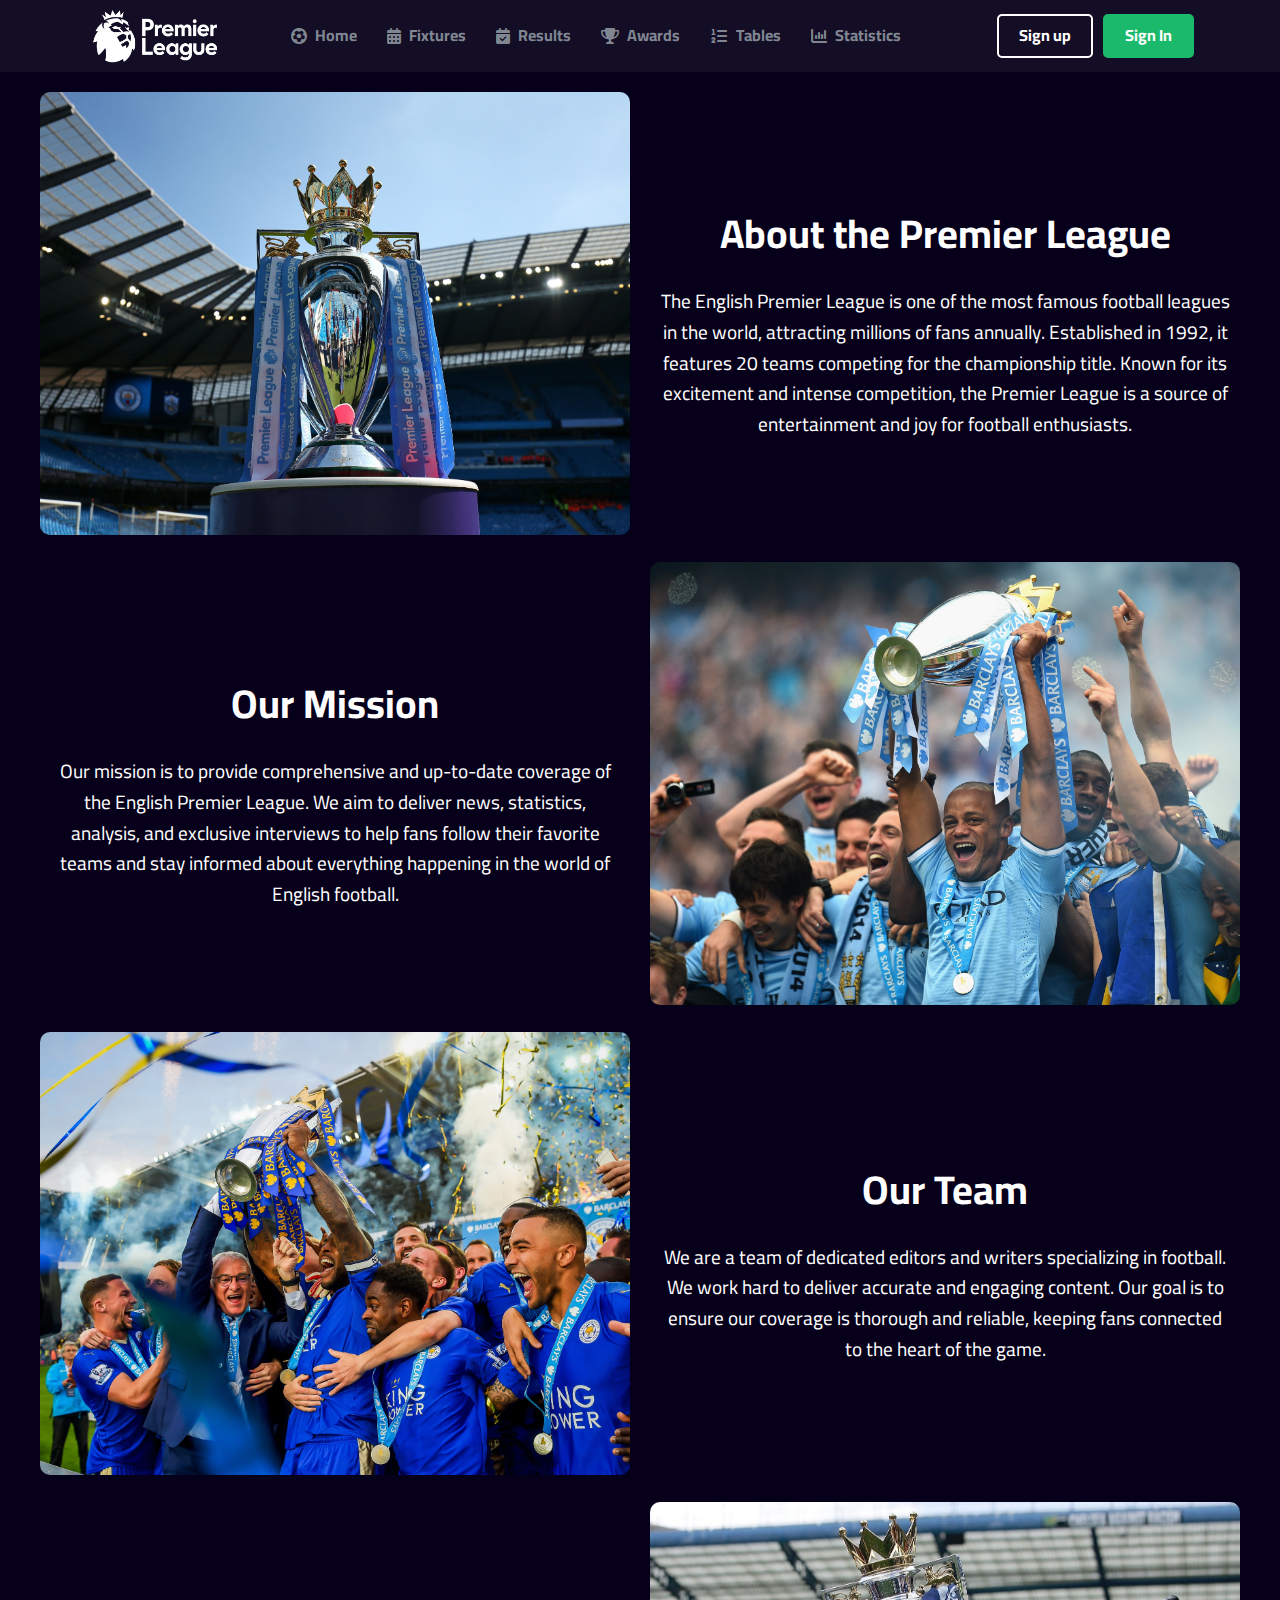
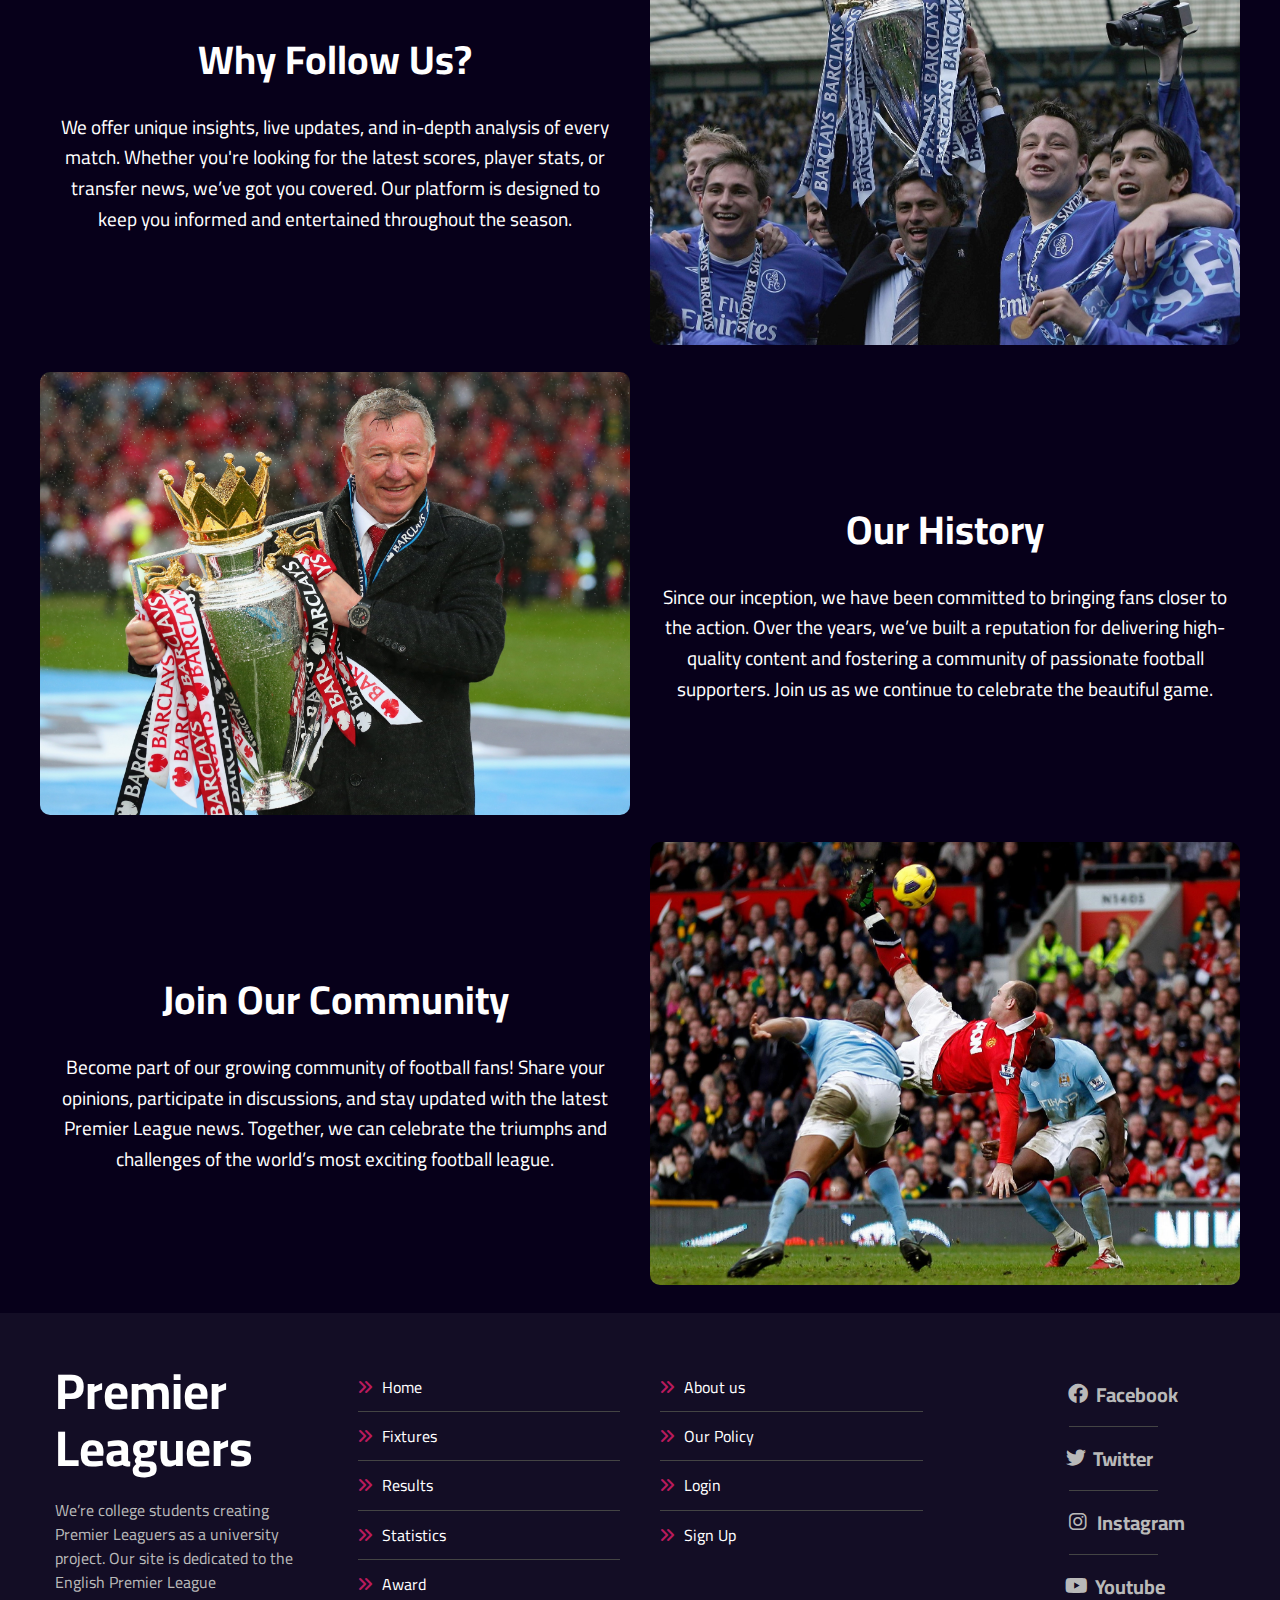
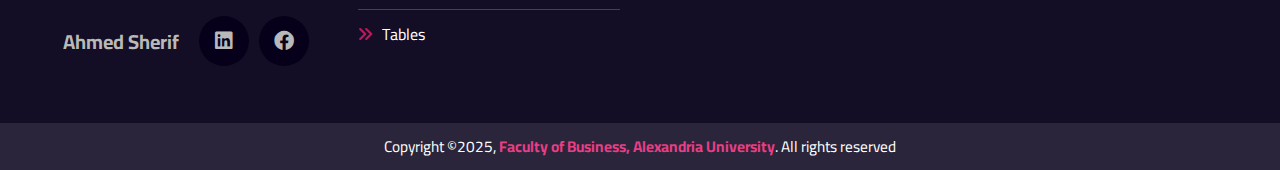
==== Pages/about us.html @ 4f138d13 "Add files via upload" ====
<!DOCTYPE html>
<html lang="en">
<head>
    <meta charset="UTF-8">
    <meta name="viewport" content="width=device-width, initial-scale=1.0">
    <title>About Premier League</title>
    <link rel="stylesheet" href="/Css/About us/style_Aboutus.css">
    <link rel="stylesheet" href="/Css/About us/nav&footer_Aboutus.css">
    <!-- Icon for page title-->
    <link rel="icon" href="https://b.fssta.com/uploads/application/soccer/competition-logos/EnglishPremierLeague.vresize.350.350.medium.0.png">
    <!-- Font Awesome import -->
    <link href="https://cdnjs.cloudflare.com/ajax/libs/font-awesome/6.0.0/css/all.min.css" rel="stylesheet">
    <!-- Cairo Font -->
    <link rel="preconnect" href="https://fonts.googleapis.com">
    <link rel="preconnect" href="https://fonts.gstatic.com" crossorigin>
    <link href="https://fonts.googleapis.com/css2?family=Cairo:wght@200..1000&family=Protest+Strike&display=swap" rel="stylesheet">
</head>
<body>
    <!-- Start header -->
    <div class="header"  >
        <div class="container-nav">
            <a href="index.html" class="logo"><img src="/Images/Logo in nav.webp" alt="Lion logo"></a>
            <ul class="main-nav">
                <li class="home">
                    <a href="/index.html">
                        <i class="fa-solid fa-futbol"></i>
                        Home
                    </a>
                </li>
                <li>
                    <a href="/Pages/Fixtures.html" class="fixtures">
                        <i class="fa-solid fa-calendar-days"></i>
                        Fixtures
                    </a>
                </li>
                <li>
                    <a href="/Pages/Results.html" class="results">
                        <i class="fa-solid fa-calendar-check"></i>
                        Results
                    </a>
                </li>
                <li>
                    <a href="/Pages/Award.html" class="awards">
                        <i class="fa-solid fa-trophy"></i>
                        Awards
                    </a>
                </li>
                <li>
                    <a href="/Pages/Tables.html" class="tables">
                        <i class="fa-solid fa-list-ol"></i>
                        Tables
                    </a>
                </li>
                <li>
                    <a href="/Pages/Statistics.html" class="statistics">
                        <i class="fa-solid fa-chart-column"></i>
                        Statistics
                    </a>
                </li>
            </ul>

            <div class="button">
                <div class="login">
                    <a href="/Pages/signup.html" target="_blank">Sign up</a>
                </div>
                <div class="signin">
                    <a href="/Pages/login.html" target="_blank">Sign In</a>
                </div>
            </div>
        </div>
    </div>
    <!-- End header -->
    <div class="main">
        <div class="container">
            <div class="start">
                <div class="left">
                    <img src="/Images/About us/2.jpg" alt="">
                </div>
                <div class="right">
                    <h1>About the Premier League</h1>
                    <p>The English Premier League is one of the most famous football leagues in the world, attracting millions of fans annually. Established in 1992, it features 20 teams competing for the championship title. Known for its excitement and intense competition, the Premier League is a source of entertainment and joy for football enthusiasts.</p>
                </div>
            </div>
            <div class="end">
                    <div class="left">
                        <img src="/Images/About us/1.jpg" alt="">
                    </div>
                    <div class="right">
                        <h1>Our Mission</h1>
                        <p>Our mission is to provide comprehensive and up-to-date coverage of the English Premier League. We aim to deliver news, statistics, analysis, and exclusive interviews to help fans follow their favorite teams and stay informed about everything happening in the world of English football.</p>
                    </div>
            </div>
            <div class="start">
                <div class="left">
                    <img src="/Images/About us/3.jpg" alt="">
                </div>
                <div class="right">
                    <h1>Our Team</h1>
                    <p>We are a team of dedicated editors and writers specializing in football. We work hard to deliver accurate and engaging content. Our goal is to ensure our coverage is thorough and reliable, keeping fans connected to the heart of the game.</p>
                </div>
            </div>
            <div class="end">
                <div class="left">
                    <img src="/Images/About us/4.jpg" alt="">
                </div>
                <div class="right">
                    <h1>Why Follow Us?</h1>
                    <p>We offer unique insights, live updates, and in-depth analysis of every match. Whether you're looking for the latest scores, player stats, or transfer news, we’ve got you covered. Our platform is designed to keep you informed and entertained throughout the season.</p>
                </div>
            </div>
            <div class="start">
                <div class="left">
                    <img src="/Images/About us/5.jpg" alt="">
                </div>
                <div class="right">
                    <h1>Our History</h1>
                    <p>Since our inception, we have been committed to bringing fans closer to the action. Over the years, we’ve built a reputation for delivering high-quality content and fostering a community of passionate football supporters. Join us as we continue to celebrate the beautiful game.</p>
                </div>
            </div>
            <div class="end">
                <div class="left">
                    <img src="/Images/About us/6.jpg" alt="">
                </div>
                <div class="right">
                    <h1>Join Our Community</h1>
                    <p>Become part of our growing community of football fans! Share your opinions, participate in discussions, and stay updated with the latest Premier League news. Together, we can celebrate the triumphs and challenges of the world’s most exciting football league.</p>
                </div>
            </div>
        </div>
    </div>
    <!-- Start Footer -->
    <div class="footer">
        <div class="container-footer">
        <div class="box">
            <h3>Premier
                Leaguers</h3>
            <p class="text">
                We’re college students creating Premier Leaguers as a university project. Our site is dedicated to the English Premier League
            </p>
                <ul class="info">
                    <li><p>Ahmed Sherif<p></li>
                    <li>
                        <a href="https://www.linkedin.com/in/ahmed-sherif-45349b265/" class="linkedin" target="_blank">
                            <i class="fa-brands fa-linkedin"></i>
                        </a>
                    </li>
                    <li>
                        <a href="https://www.facebook.com/SheFo72/" class="face" target="_blank">
                            <i class="fa-brands fa-facebook"></i>
                        </a>
                    </li>
                </ul>
        </div>
        <div class="box">
            <ul class="links">
            <li><a href="/index.html">Home</a></li>
            <li><a href="/Pages/Fixtures.html">Fixtures</a></li>
            <li><a href="/Pages/Results.html">Results</a></li>
            <li><a href="/Pages/Statistics.html">Statistics</a></li>
            <li><a href="/Pages/Award.html">Award</a></li>
            <li><a href="/Pages/Tables.html">Tables</a></li>
            </ul>
        </div>
        <div class="box">
            <ul class="links">
                <li><a href="/Pages/about us.html">About us</a></li>
                <li><a href="/Pages/Our_Policy.html">Our Policy</a></li>
                <li><a href="/Pages/login.html">Login</a></li>
                <li><a href="/Pages/signup.html">Sign Up</a></li>
            </ul>
        </div>
        <ul class="social">
            <li>
                <a href="https://www.facebook.com/premierleague" class="face" target="_blank">
                    <i class="fa-brands fa-facebook"></i>
                    <p>Facebook</p>
                </a>
            </li>
            <li>
                <a href="https://x.com/premierleague" class="x" target="_blank">
                    <i class="fa-brands fa-twitter"></i>
                    <p>Twitter</p>
                </a>
            </li>
            <li>
                <a href="https://www.instagram.com/premierleague" class="instagram" target="_blank">
                    <i class="fa-brands fa-instagram"></i>
                    <p>Instagram</p>
                </a>
            </li>
            <li>
                <a href="https://www.youtube.com/premierleague" class="youtube" target="_blank">
                    <i class="fa-brands fa-youtube"></i>
                    <p>Youtube</p>
                </a>
            </li>
        </div>
        <p class="copyright">Copyright ©2025, <span> Faculty of Business, Alexandria University</span>. All rights reserved</p>
    </div>
    <!-- End Footer -->
</body>
</html>
---- Css/About us/style_Aboutus.css ----
:root {
    --mainColor:#07001A ;
    --subColor: #130D25 ; 
    --green  : #1BB96B ;
    --pink :#B91B5D ;
}

/* Style of Scrollbar */
::-webkit-scrollbar {
    width: 12px;
}
::-webkit-scrollbar-track{
    background-color:var(--subColor);
}
::-webkit-scrollbar-thumb {
    background-color: rgb(29, 29, 29);
    border-radius: 12px;
}

* {
    padding: 0;
    box-sizing: border-box;
}

body {
    font-family: Arial, sans-serif;
    line-height: 1.6;
    background-color: var(--mainColor);
}

.main {
    padding: 20px;
}

.container {
    display: grid;
    grid-template-columns: 1fr;
    gap: 20px;
    max-width: 1200px;
    margin: 0 auto;
}

.start, .end {
    display: grid;
    grid-template-columns: 1fr;
    gap: 20px;
    align-items: center;
}

.left img {
    width: 100%;
    height: auto;
    border-radius: 10px;
}

.right {
    text-align: center;
}

.right h1 {
    font-size: 2rem;
    margin-bottom: 20px;
    color: white;
}

.right p {
    font-size: 1rem;
    color: white;
    padding: 0 10px;
}

@media (min-width: 768px) {
    .start, .end {
        grid-template-columns: repeat(2, 1fr);
    }

    .start .left, .end .right {
        order: 1;
    }

    .start .right, .end .left {
        order: 2;
    }
}

@media (min-width: 1024px) {
    .right h1 {
        font-size: 2.5rem;
    }

    .right p {
        font-size: 1.2rem;
    }
}




/* body {
    background-color: #07001A;
    font-family: "cairo", Arial, system-ui, 'Open Sans', 'Helvetica Neue', sans-serif ;
    margin: 0;
    padding: 0;
}


@media (max-width: 480px) {

} */

/* small screen */
/* @media (min-width: 768px) {
    .container {
        width: 750px ;
    }
} */
/* Medium screen */
/* @media (min-width: 992px) {
    .container {
        width: 100vw ;
    }
} */
/* Large screen */
/* @media (min-width: 1200px) {
    .container {
        max-width: 1400px ;
        width: 100vw;
    }
} */

/* 
.main .container {
    margin: 0 auto;
    display: grid;
    flex-direction: column;
    gap: 50px;
}


.container .start {
    display: flex;
    width: 80%;
    margin-right: 20%;
    height: ;
}

.container .end  {
    display: flex;
    flex-direction: row-reverse;
    width: 80%;
    margin-left: 20%;   
}
.container  .end div,
.container  .start div {
    background-color: var(--subColor);
    overflow: hidden;
}
.container  .end .right,
.container  .start .right{
    padding-left: 30px;
    padding-right: 20px;
    width: 60%;
}
.container  .end .right p,
.container  .start .right p {
    font-size: clamp(10px, 1.4vw, 18px);
    line-height: 2;
}
.container  .end .right h1,
.container  .start .right h1 {
    font-size: clamp(0.5rem, 4vw, 35px);
    line-height: 2;
}
.container  .start .right {
    border-radius: 0 20px 20px 0;
}
.container  .end .right {
    border-radius: 20px 0 0 20px;
}

.container  .end .left,
.container  .start .left{
    height: 310px;
    width: 40%;
}
.container  .end .left img,
.container  .start .left img {
    object-fit:cover;
    height: 100%;
}

p,h1 {
    color: white;
} */
---- Css/About us/nav&footer_Aboutus.css ----
/* mobile screen */
@media (max-width: 480px) {
    .header .container-nav .button {
        display: none;
    }
}
@media (max-width: 768px) {
    .header .container-nav .button {
        display: none;
    }
    .header .container-nav .main-nav .home a{
        display: none;
    }
}

/* small screen */
@media (min-width: 768px) {
    .container-nav,.footer .container-footer {
        width: 750px ;
    }
    .header .container-nav .button {
        display: none;
    }
    .logo_area .container-nav .text {
        padding-left: 15px;
    }
}
/* Medium screen */
@media (min-width: 992px) {
    .container-nav,.footer .container-footer {
        width: 970px ;
    }
    .header .container-nav .button {
        display: none;
    }
    .logo_area .container-nav .text {
        padding-left: 15px;
    }
}
/* Large screen */
@media (min-width: 1200px) {
    .container-nav,.footer .container-footer {
        width: 1170px ;
    }
    .header .container-nav .button {
        display: flex;
    }
}

.container-nav {
    padding-left: 15px;
    padding-right: 15px;
    margin-left: auto;
    margin-right: auto;

}

/* Color variables */
:root {
    --mainColor:#07001A ;
    --subColor: #130D25 ; 
    --green  : #1BB96B ;
    --pink :#B91B5D ;
    --main-transition-duration: 0.3s;
}
a {
    text-decoration: none;
}

ul {
    list-style: none;
    margin: 0;
    padding: 0;
}

/* Style of Scrollbar */
::-webkit-scrollbar {
    width: 12px;
}
::-webkit-scrollbar-track{
    background-color: var(--subColor);
}
::-webkit-scrollbar-thumb {
    background-color: rgb(29, 29, 29);
    border-radius: 12px;
}
/* style the selected text */
::selection {
    color:white ;
    background:var(--pink);
}

/* resit margin & padding for all page  */
body {
    font-family: "cairo", Arial, system-ui, 'Open Sans', 'Helvetica Neue', sans-serif ;
    margin: 0;
    padding: 0;
    background-color: var(--mainColor);
}

.header {
    background-color: var(--subColor);
}
.header .container-nav {
    display: flex;
    justify-content: center;
    align-items: center;
    flex-wrap: wrap;
}

.header .container-nav .logo {
    height: 72px;
    display: flex;
    justify-content: center;
    align-items: center;
    margin-right: 50px;
}
.header .container-nav .logo-2 {
    display: none;
}
.header .container-nav .logo img {
    height: 140px;
}
.header .container-nav .main-nav {
    display: flex;
}
.header .container-nav .main-nav li{
    display: flex;
    align-items: center;
    justify-content: center;
    padding: 0 15px;
    height:72px;
    width: 33%;
}
.header .container-nav .main-nav li a {
    color:#808792;
    font-weight:bold;
    position: relative;
    transition: var(--main-transition-duration);
    height: 100%;
    display: flex;
    align-items: center;
    justify-content: center;
    overflow: hidden;
}
.header .container-nav .main-nav li a i {
    margin-right: 8px;
}


.header .container-nav .main-nav li a::before{
    content: "";
    position: absolute;
    width: 100%;
    height: 4px;
    background-color: var(--pink);
    bottom: 0;
    left: -100%;
    transition: var(--main-transition-duration);
}
.header .container-nav .main-nav li a:hover {
    color: var(--pink);
}

.header .container-nav .main-nav li a:hover:before {
    left: 0%;
}

/* two button in the right */
.header .container-nav .button {
    width: 20%;
    justify-content: flex-end;
    align-items: center;
    margin-left: 50px;
    gap: 10px;
}

.header .container-nav .button a {
    color: white;
    text-decoration: none;
    font-weight: bold;
    padding: 7px 20px; 
    display: flex;
    transition: var(--main-transition-duration);
}

.header .container-nav .button .login {
    border: 2px solid rgb(255, 255, 255);
}

.header .container-nav .button .signin {
    border: 2px solid var(--green);
    background-color: var(--green);
}

.header .container-nav .button .login ,
.header .container-nav .button .signin  {
    border-radius: 5px;
    transition-duration: 0.3s;
}

.header .container-nav .button .login:hover,
.header .container-nav .button .signin:hover {
    transform: translateY(-3px);
    background-color: var(--pink);
    border: 2px solid var(--pink);
}

@media (max-width:767px) {
    .header .container-nav .logo {
        width: 100%;
    }
    .header .container-nav .main-nav li {
        padding: 2px 10px;
    }
    .header {
        background: var(--subColor);
        border-bottom-left-radius: 50% 25%;
        border-bottom-right-radius: 50% 25%;
        border-bottom: 6px solid var(--pink);
    }
    .logo_area .container-nav .text {
        padding-left: 0px;
    }
}

@media (max-width:580px) {
    .header .container-nav .main-nav  {
        font-size: 15px;
        width: fit-content;
        padding-bottom: 15px;
    }
    .header .container-nav .main-nav .home {
        display: none;
    }
    .header {
        background: var(--subColor);
        border-bottom-left-radius: 50% 25%;
        border-bottom-right-radius: 50% 25%;
        border-bottom: 6px solid var(--pink);
    }
    .header .container-nav .main-nav li a {
        height: 70%;
        flex-direction: column;
    }
    .header .container-nav .logo {
        width: fit-content;
        margin-right: 0;
    }
    .mobile-nav {
        display: flex;
    }
    .logo_area {
        display: none;
    }
    .news .container-nav {
        margin-top: 30px;
    }
    .news .container-nav  a {
        width: 90vw;
    }
}


/* ----------------------------------------------------------------------
------------------------------------------------------------------------- */


/* Start Footer */
.footer {
    background-color: var(--subColor);
    padding: 50px 0 0;
    line-height: 1.15;

}
@media (max-width: 767px) {
    .footer {
    text-align: center;
    }
}
.footer .container-footer {
    display: grid;
    grid-template-columns: repeat(auto-fill, minmax(250px, 1fr));
    gap: 40px;
    margin: 0 auto;
}
.footer .box h3 {
    color: white;
    font-size: 50px;
    margin: 0 0 20px;
}

.footer .box .text {
    line-height: 1.5;
    color: #b9b9b9;
}

.footer .box .info {
    display: flex;
    gap: 10px;
    justify-content: center;
    align-items: center;
}
.footer .box .info li p {
    font-size: 20px;
    font-weight: bold;
    color:#b9b9b9 ;
    margin-right: 10px;
}
.footer .box .info li a {
    background-color: var(--mainColor);
    color: #b9b9b9;
    display: inline-flex;
    justify-content: center;
    align-items: center;
    width: 50px;
    height: 50px;
    font-size: 20px;
    transition: var(--main-transition-duration);
    border-radius: 50%;
}
.footer .box .info li .linkedin:hover {
    background-color: #0A66C2;
    color: white;
}
.footer .box .info li .face:hover {
    background-color: #1877F2;
    color: white;
}
.footer .box .links li {
    padding: 15px 0;
    overflow: hidden;
    position: relative;
    transition: var(--main-transition-duration);
}
.footer .box .links li:not(:last-child) {
    border-bottom: 1px solid #444;
}
.footer .box .links li:hover {
    padding-left: 10px;
    border-bottom: 1px solid #44444400;
}
.footer .box .links li::after{
    content: "";
    position: absolute;
    width: 75%;
    height: 4px;
    background-color: var(--pink);
    bottom: 0;
    left: -100%;
    transition: var(--main-transition-duration);
}

.footer .box .links li:hover::after {
    left: 0%;
}
.footer .box .links li:hover a {
    color: white;
}
.footer .box .links li a {
    color: white;
    transition: var(--main-transition-duration);
}
.footer .box .links li a::before {
    font-family: "Font Awesome 5 Free";
    content: "\f101";
    font-weight: 900;
    margin-right: 10px;
    color: var(--pink);
}

.footer .container-footer .social {
    margin-left: 40px;
    display: flex;
    flex-direction: column;
    align-items: center;
}
.footer .container-footer .social li {
    width: 40%;
}
.footer .container-footer .social li:not(:last-child) {
    border-bottom: 1px solid #444;
}
.footer .container-footer .social a {
    font-size: 20px;
    font-weight: bolder;
    width: fit-content;
    display: flex;
    color: #b9b9b9;
}
.footer .container-footer .social a i {
    width: 15%;
    display: flex;
    align-items: center;
    justify-content: center;
    margin-right: 10px;
}
.footer .container-footer .social a p {
    width: 70%;
}
.footer .container-footer .social .face:hover   {
    color: #446ec0;
    transition-duration: .3s;
}
.footer .container-footer .social .x:hover   {
    color: #1DA1F2;
    transition-duration: .3s;
}
.footer .container-footer .social .instagram:hover   {
    color: #E1306C;
    transition-duration: .3s;
}
.footer .container-footer .social .youtube:hover   {
    color: #FF0000;
    transition-duration: .3s;
}
/* copyright */
.footer .copyright {
    color: white;
    background-color: #2A253A;
    font-size: clamp(10px , 1.2vw , 20px);
    padding: 15px 0;
    text-align: center;
    margin: 50px 0 0;
}
.footer .copyright span {
    color: #e93e85;
    font-weight: bold;
}
  /* End Footer */
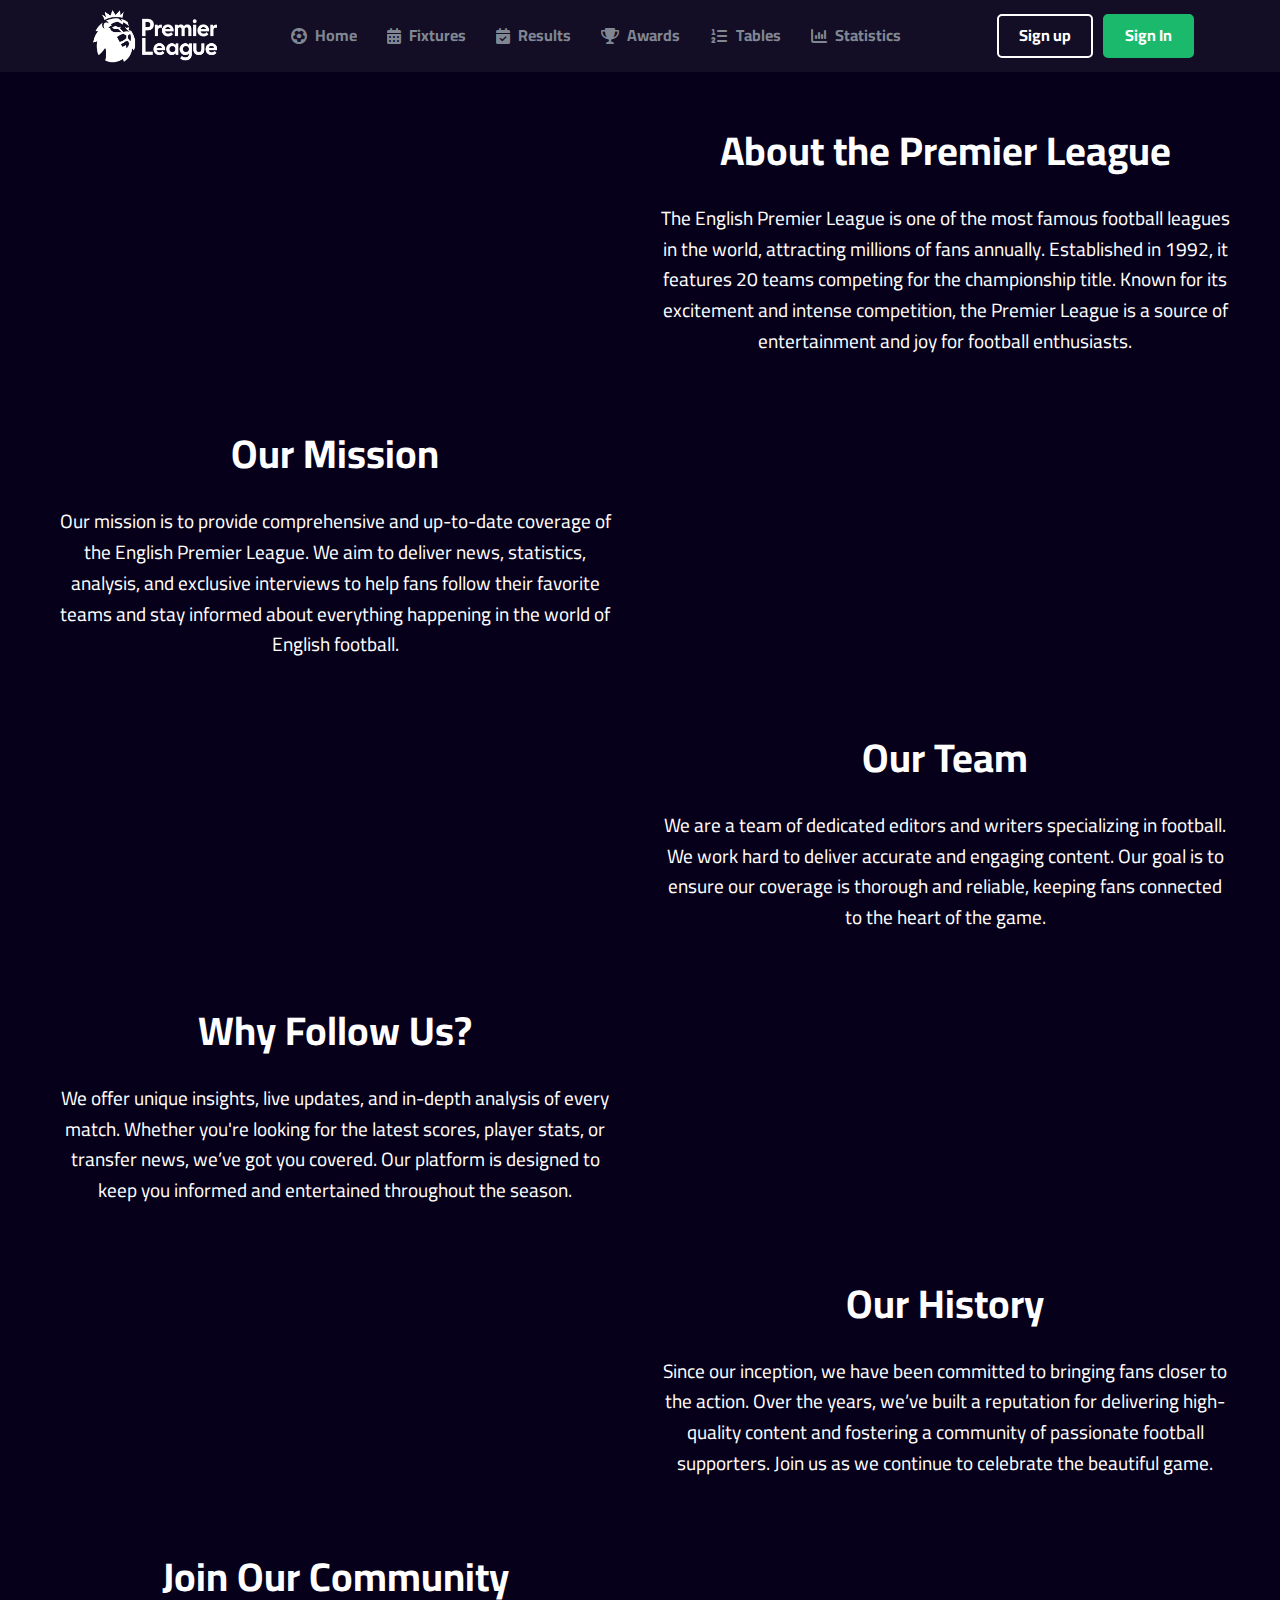
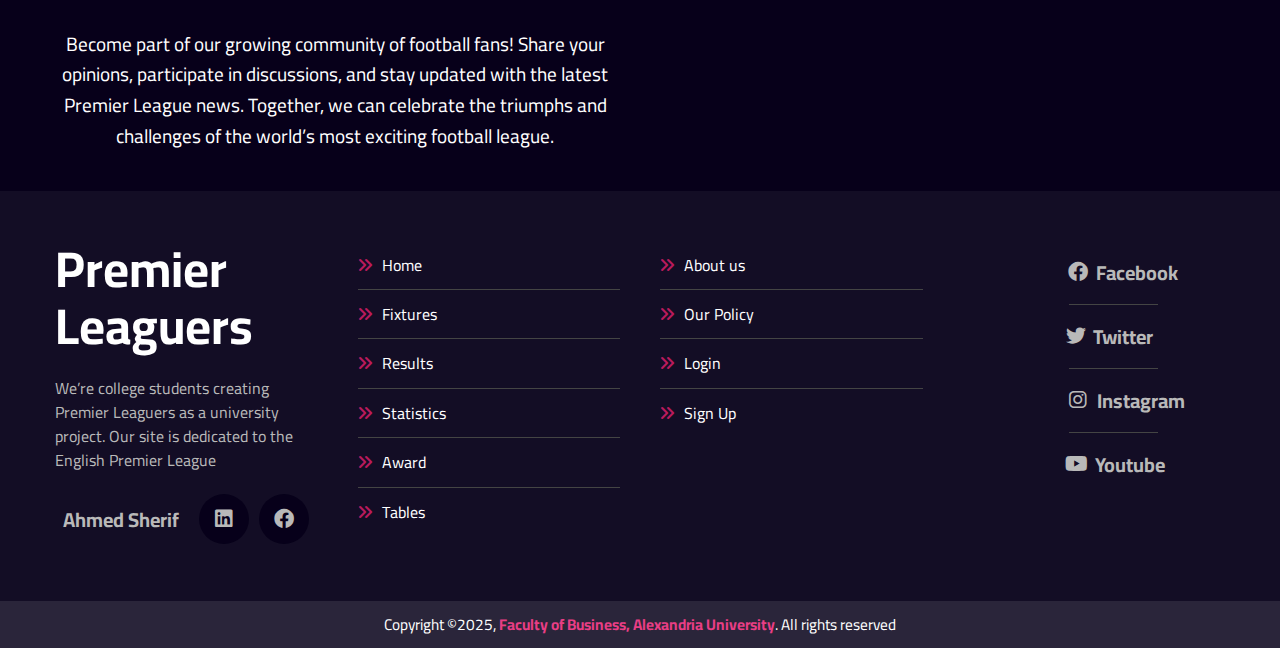
==== commit 0ed7f1bf: "Done" ====
--- a/Pages/about us.html
+++ b/Pages/about us.html
@@ -4,8 +4,8 @@
     <meta charset="UTF-8">
     <meta name="viewport" content="width=device-width, initial-scale=1.0">
     <title>About Premier League</title>
-    <link rel="stylesheet" href="/Css/About us/style_Aboutus.css">
-    <link rel="stylesheet" href="/Css/About us/nav&footer_Aboutus.css">
+    <link rel="stylesheet" href="../Css/About us/style_Aboutus.css">
+    <link rel="stylesheet" href="../Css/About us/nav&footer_Aboutus.css">
     <!-- Icon for page title-->
     <link rel="icon" href="https://b.fssta.com/uploads/application/soccer/competition-logos/EnglishPremierLeague.vresize.350.350.medium.0.png">
     <!-- Font Awesome import -->
@@ -19,40 +19,40 @@
     <!-- Start header -->
     <div class="header"  >
         <div class="container-nav">
-            <a href="index.html" class="logo"><img src="/Images/Logo in nav.webp" alt="Lion logo"></a>
+            <a href="../index.html" class="logo"><img src="../Images/Logo in nav.webp" alt="Lion logo"></a>
             <ul class="main-nav">
                 <li class="home">
-                    <a href="/index.html">
+                    <a href="../index.html">
                         <i class="fa-solid fa-futbol"></i>
                         Home
                     </a>
                 </li>
                 <li>
-                    <a href="/Pages/Fixtures.html" class="fixtures">
+                    <a href="Fixtures.html" class="fixtures">
                         <i class="fa-solid fa-calendar-days"></i>
                         Fixtures
                     </a>
                 </li>
                 <li>
-                    <a href="/Pages/Results.html" class="results">
+                    <a href="Results.html" class="results">
                         <i class="fa-solid fa-calendar-check"></i>
                         Results
                     </a>
                 </li>
                 <li>
-                    <a href="/Pages/Award.html" class="awards">
+                    <a href="Award.html" class="awards">
                         <i class="fa-solid fa-trophy"></i>
                         Awards
                     </a>
                 </li>
                 <li>
-                    <a href="/Pages/Tables.html" class="tables">
+                    <a href="Tables.html" class="tables">
                         <i class="fa-solid fa-list-ol"></i>
                         Tables
                     </a>
                 </li>
                 <li>
-                    <a href="/Pages/Statistics.html" class="statistics">
+                    <a href="Statistics.html" class="statistics">
                         <i class="fa-solid fa-chart-column"></i>
                         Statistics
                     </a>
@@ -61,10 +61,10 @@
 
             <div class="button">
                 <div class="login">
-                    <a href="/Pages/signup.html" target="_blank">Sign up</a>
+                    <a href="signup.html" target="_blank">Sign up</a>
                 </div>
                 <div class="signin">
-                    <a href="/Pages/login.html" target="_blank">Sign In</a>
+                    <a href="login.html" target="_blank">Sign In</a>
                 </div>
             </div>
         </div>
@@ -74,7 +74,7 @@
         <div class="container">
             <div class="start">
                 <div class="left">
-                    <img src="/Images/About us/2.jpg" alt="">
+                    <img src="https://res.cloudinary.com/dmklv2us0/image/upload/v1738449412/2_brrbzp.jpg" alt="">
                 </div>
                 <div class="right">
                     <h1>About the Premier League</h1>
@@ -83,7 +83,7 @@
             </div>
             <div class="end">
                     <div class="left">
-                        <img src="/Images/About us/1.jpg" alt="">
+                        <img src="https://res.cloudinary.com/dmklv2us0/image/upload/v1738449413/1_tyqvxw.jpg" alt="">
                     </div>
                     <div class="right">
                         <h1>Our Mission</h1>
@@ -92,7 +92,7 @@
             </div>
             <div class="start">
                 <div class="left">
-                    <img src="/Images/About us/3.jpg" alt="">
+                    <img src="https://res.cloudinary.com/dmklv2us0/image/upload/v1738449412/3_rblwpq.jpg" alt="">
                 </div>
                 <div class="right">
                     <h1>Our Team</h1>
@@ -101,7 +101,7 @@
             </div>
             <div class="end">
                 <div class="left">
-                    <img src="/Images/About us/4.jpg" alt="">
+                    <img src="https://res.cloudinary.com/dmklv2us0/image/upload/v1738449350/4_iyekmu.jpg" alt="">
                 </div>
                 <div class="right">
                     <h1>Why Follow Us?</h1>
@@ -110,7 +110,7 @@
             </div>
             <div class="start">
                 <div class="left">
-                    <img src="/Images/About us/5.jpg" alt="">
+                    <img src="https://res.cloudinary.com/dmklv2us0/image/upload/v1738449417/5_uigqbd.jpg" alt="">
                 </div>
                 <div class="right">
                     <h1>Our History</h1>
@@ -119,7 +119,7 @@
             </div>
             <div class="end">
                 <div class="left">
-                    <img src="/Images/About us/6.jpg" alt="">
+                    <img src="https://res.cloudinary.com/dmklv2us0/image/upload/v1738449349/6_nmwpp5.jpg" alt="">
                 </div>
                 <div class="right">
                     <h1>Join Our Community</h1>
@@ -153,20 +153,20 @@
         </div>
         <div class="box">
             <ul class="links">
-            <li><a href="/index.html">Home</a></li>
-            <li><a href="/Pages/Fixtures.html">Fixtures</a></li>
-            <li><a href="/Pages/Results.html">Results</a></li>
-            <li><a href="/Pages/Statistics.html">Statistics</a></li>
-            <li><a href="/Pages/Award.html">Award</a></li>
-            <li><a href="/Pages/Tables.html">Tables</a></li>
+            <li><a href="../index.html">Home</a></li>
+            <li><a href="Fixtures.html">Fixtures</a></li>
+            <li><a href="Results.html">Results</a></li>
+            <li><a href="Statistics.html">Statistics</a></li>
+            <li><a href="Award.html">Award</a></li>
+            <li><a href="Tables.html">Tables</a></li>
             </ul>
         </div>
         <div class="box">
             <ul class="links">
-                <li><a href="/Pages/about us.html">About us</a></li>
-                <li><a href="/Pages/Our_Policy.html">Our Policy</a></li>
-                <li><a href="/Pages/login.html">Login</a></li>
-                <li><a href="/Pages/signup.html">Sign Up</a></li>
+                <li><a href="about us.html">About us</a></li>
+                <li><a href="Our_Policy.html">Our Policy</a></li>
+                <li><a href="login.html">Login</a></li>
+                <li><a href="signup.html">Sign Up</a></li>
             </ul>
         </div>
         <ul class="social">
@@ -199,4 +199,4 @@
     </div>
     <!-- End Footer -->
 </body>
-</html>+</html>
